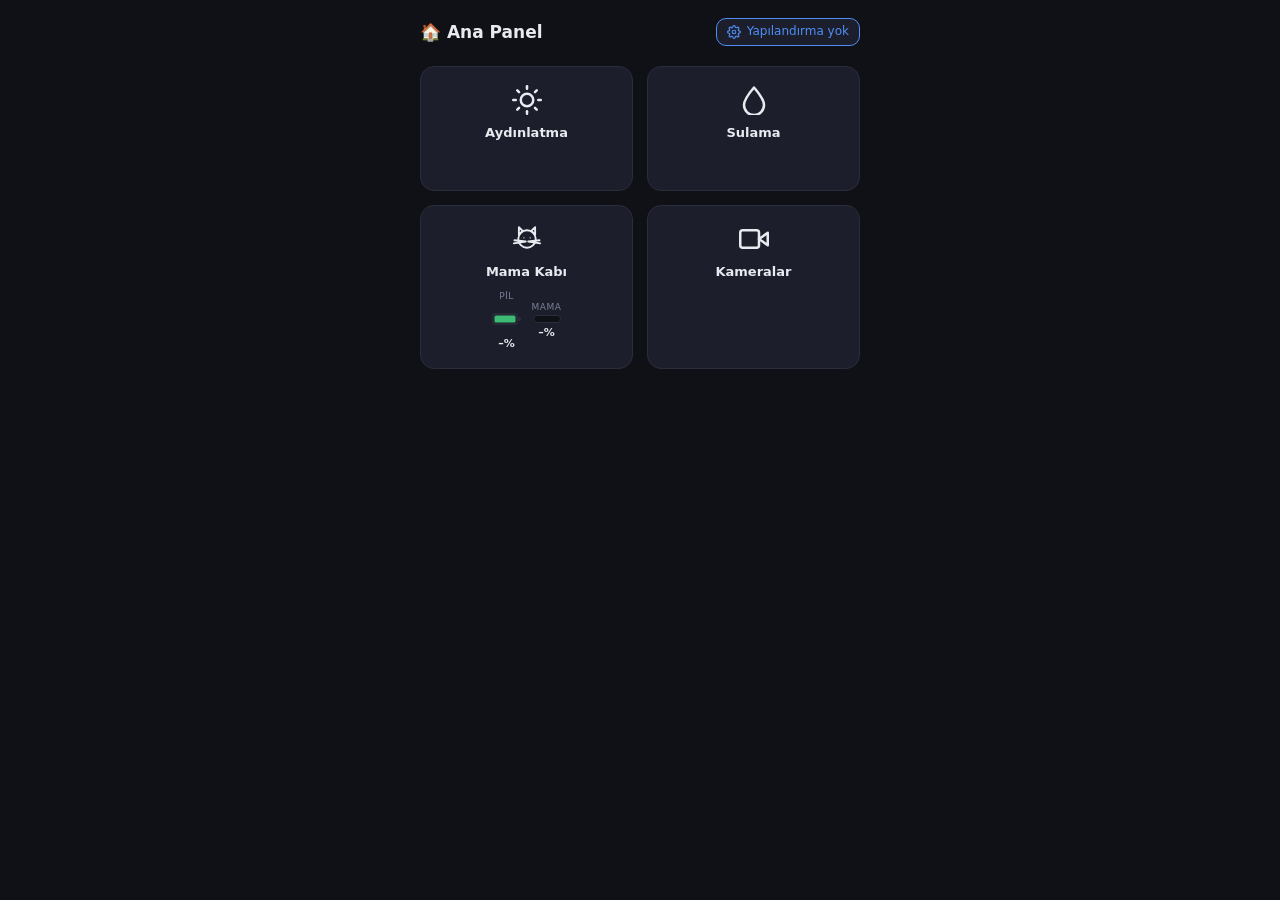
==== index.html @ 823700dd "Add files via upload" ====
<!DOCTYPE html>
<html lang="tr">

<head>
    <meta charset="UTF-8">
    <meta name="viewport" content="width=device-width,initial-scale=1.0">
    <title>Ana Panel</title>
    <meta name="theme-color" content="#0f1117">
    <meta name="apple-mobile-web-app-capable" content="yes">
    <meta name="mobile-web-app-capable" content="yes">
    <meta name="apple-mobile-web-app-title" content="Ana Panel">
    <meta name="apple-mobile-web-app-status-bar-style" content="black-translucent">
    <link rel="manifest" href="manifest.webmanifest">
    <link rel="apple-touch-icon" href="apple-touch-icon.png">
    <link rel="icon" type="image/png" href="icon-192.png">
    <link rel="stylesheet" href="style.css">
</head>

<body>
<header>
    <h1 id="header-title">🏠 Ana Panel</h1>
    <button type="button" class="header-time" id="header-time" aria-label="Bağlantı durumu ve yapılandırma">
        <svg class="conn-gear" viewBox="0 0 24 24" fill="none" stroke="currentColor"
             stroke-width="2" stroke-linecap="round" stroke-linejoin="round" aria-hidden="true">
            <circle cx="12" cy="12" r="3" />
            <path d="M19.4 15a1.65 1.65 0 0 0 .33 1.82l.06.06a2 2 0 0 1 0 2.83 2 2 0 0 1-2.83 0l-.06-.06a1.65 1.65 0 0 0-1.82-.33 1.65 1.65 0 0 0-1 1.51V21a2 2 0 0 1-2 2 2 2 0 0 1-2-2v-.09A1.65 1.65 0 0 0 9 19.4a1.65 1.65 0 0 0-1.82.33l-.06.06a2 2 0 0 1-2.83 0 2 2 0 0 1 0-2.83l.06-.06a1.65 1.65 0 0 0 .33-1.82 1.65 1.65 0 0 0-1.51-1H3a2 2 0 0 1-2-2 2 2 0 0 1 2-2h.09A1.65 1.65 0 0 0 4.6 9a1.65 1.65 0 0 0-.33-1.82l-.06-.06a2 2 0 0 1 0-2.83 2 2 0 0 1 2.83 0l.06.06a1.65 1.65 0 0 0 1.82.33H9a1.65 1.65 0 0 0 1-1.51V3a2 2 0 0 1 2-2 2 2 0 0 1 2 2v.09a1.65 1.65 0 0 0 1 1.51 1.65 1.65 0 0 0 1.82-.33l.06-.06a2 2 0 0 1 2.83 0 2 2 0 0 1 0 2.83l-.06.06a1.65 1.65 0 0 0-.33 1.82V9a1.65 1.65 0 0 0 1.51 1H21a2 2 0 0 1 2 2 2 2 0 0 1-2 2h-.09a1.65 1.65 0 0 0-1.51 1z" />
        </svg>
        <span id="header-time-text"></span>
    </button>
</header>
<div class="page active" id="page-dash">
    <div class="dash-grid">
        <div class="dash-btn" onclick="showPage('lights')">
            <svg viewBox="0 0 24 24" fill="none" stroke="currentColor"
                 stroke-width="2" stroke-linecap="round" stroke-linejoin="round">
                <circle cx="12" cy="12" r="5" />
                <line x1="12" y1="1" x2="12" y2="3" />
                <line x1="12" y1="21" x2="12" y2="23" />
                <line x1="4.22" y1="4.22" x2="5.64" y2="5.64" />
                <line x1="18.36" y1="18.36" x2="19.78" y2="19.78" />
                <line x1="1" y1="12" x2="3" y2="12" />
                <line x1="21" y1="12" x2="23" y2="12" />
                <line x1="4.22" y1="19.78" x2="5.64" y2="18.36" />
                <line x1="18.36" y1="5.64" x2="19.78" y2="4.22" />
            </svg>
            <div class="dash-btn-label">Aydınlatma</div>
            <div class="dash-mini-indicators" id="mini-lights"></div>
        </div>
        <div class="dash-btn" onclick="showPage('water')">
            <svg viewBox="0 0 24 24" fill="none" stroke="currentColor"
                 stroke-width="2" stroke-linecap="round" stroke-linejoin="round">
                <path d="M12 2C6 9 4 13 4 16a8 8 0 0 0 16 0c0-3-2-7-8-14z" />
            </svg>
            <div class="dash-btn-label">Sulama</div>
            <div class="dash-mini-indicators" id="mini-water"></div>
        </div>
        <div class="dash-btn" onclick="showPage('feeder')">
            <div id="feeder-sleep-badge" class="sleep-badge" style="display:none;">💤 Uykuda</div>
            <svg viewBox="0 0 24 24" fill="none" stroke="currentColor" stroke-width="1.5"
                 stroke-linecap="round" stroke-linejoin="round">
                <circle cx="12" cy="12" r="7" />
                <path d="M5.5 8.5v-6l3 3zm13 0v-6l-3 3zM2 13l9 1m-9.5 1.5L11 14m11-1-9 1m9.5 1.5L13 14" />
                <circle cx="9.5" cy="11" r=".5" fill="#fff" stroke="none" />
                <circle cx="14.5" cy="11" r=".5" fill="#fff" stroke="none" />
            </svg>
            <div class="dash-btn-label">Mama Kabı</div>
            <div class="feeder-mini">
                <div class="mini-item">
                    <div class="mini-label">Pil</div>
                    <svg class="mini-bat-svg" viewBox="0 0 30 14">
                        <rect x="1" y="2" width="24" height="10" rx="2" fill="none"
                              stroke="#2a2d3a" stroke-width="1.5" />
                        <rect x="26" y="5" width="3" height="4" rx="1" fill="#2a2d3a" />
                        <rect id="mini-bat-fill" x="2.5" y="3.5" width="21" height="7"
                              rx="1.5" fill="#3dba74" />
                    </svg>
                    <div class="mini-val" id="mini-bat-pct">–%</div>
                </div>
                <div class="mini-item">
                    <div class="mini-label">Mama</div>
                    <div class="mini-bar-wrap">
                        <div class="mini-bar-fill" id="mini-food-fill" style="width:0%;background:var(--good)">
                        </div>
                    </div>
                    <div class="mini-val" id="mini-food-pct">–%</div>
                </div>
            </div>
        </div>
        <div class="dash-btn" onclick="openCamera()">
            <svg viewBox="0 0 24 24" fill="none" stroke="currentColor" stroke-width="2"
                 stroke-linecap="round" stroke-linejoin="round">
                <path d="M23 7l-7 5 7 5V7z" />
                <rect x="1" y="5" width="15" height="14" rx="2" />
            </svg>
            <div class="dash-btn-label">Kameralar</div>
        </div>
    </div>
</div>
<div class="page" id="page-lights">
    <div class="page-header">
        <button class="back-btn" onclick="showPage('dash')">← Geri</button>
        <div class="back-page">Ana Panel</div>
    </div>
    <div class="lights-grid">
        <button class="light-btn" id="light-0" onclick="toggleLight(0)">
            <svg viewBox="0 0 24 24" fill="none" stroke="currentColor"
                 stroke-width="2" stroke-linecap="round" stroke-linejoin="round">
                <path d="M9 18h6M10 22h4M12 2a7 7 0 0 1 4 12.9V17H8v-2.1A7 7 0 0 1 12 2z" />
            </svg>
            Bahçe Led
        </button>
        <button class="light-btn" id="light-1" onclick="toggleLight(1)">
            <svg viewBox="0 0 24 24" fill="none" stroke="currentColor"
                 stroke-width="2" stroke-linecap="round" stroke-linejoin="round">
                <path d="M9 18h6M10 22h4M12 2a7 7 0 0 1 4 12.9V17H8v-2.1A7 7 0 0 1 12 2z" />
            </svg>
            Havuz Led
        </button>
    </div>
</div>
<div class="page" id="page-water">
    <div class="page-header">
        <button class="back-btn" onclick="showPage('dash')">← Geri</button>
        <div class="back-page">Ana Panel</div>
    </div>
    <div class="section-label">Vana 1</div>
    <div class="btn-row">
        <button class="btn btn-primary" id="v1-manual" onclick="toggleValveManual(0)">
            <svg viewBox="0 0 24 24" fill="none" stroke="currentColor" stroke-width="2"
                 stroke-linecap="round" stroke-linejoin="round">
                <path d="M12 2C6 9 4 13 4 16a8 8 0 0 0 16 0c0-3-2-7-8-14z" />
            </svg>
            Manuel
            <div class="btn-status" id="v1-manual-status">KAPALI</div>
        </button>
        <button class="btn btn-secondary" id="v1-auto">
            <div class="lp-fill"></div>
            <svg viewBox="0 0 24 24" fill="none" stroke="currentColor" stroke-width="2"
                 stroke-linecap="round" stroke-linejoin="round">
                <circle cx="12" cy="12" r="9" />
                <polyline points="12 7 12 12 15 15" />
            </svg>
            Otomasyon
            <div class="btn-status" id="v1-auto-status">KAPALI</div>
        </button>
    </div>
    <div class="section-label">Vana 2</div>
    <div class="btn-row">
        <button class="btn btn-primary" id="v2-manual" onclick="toggleValveManual(1)">
            <svg viewBox="0 0 24 24" fill="none" stroke="currentColor" stroke-width="2"
                 stroke-linecap="round" stroke-linejoin="round">
                <path d="M12 2C6 9 4 13 4 16a8 8 0 0 0 16 0c0-3-2-7-8-14z" />
            </svg>
            Manuel
            <div class="btn-status" id="v2-manual-status">KAPALI</div>
        </button>
        <button class="btn btn-secondary" id="v2-auto">
            <div class="lp-fill"></div>
            <svg viewBox="0 0 24 24" fill="none" stroke="currentColor" stroke-width="2"
                 stroke-linecap="round" stroke-linejoin="round">
                <circle cx="12" cy="12" r="9" />
                <polyline points="12 7 12 12 15 15" />
            </svg>
            Otomasyon
            <div class="btn-status" id="v2-auto-status">KAPALI</div>
        </button>
    </div>
    <div class="section-label">Havuz Motoru</div>
    <div class="btn-pool" id="btn-pool">
        <div class="lp-fill"></div>
        <svg viewBox="0 0 24 24" fill="none" stroke="currentColor" stroke-width="2"
             stroke-linecap="round" stroke-linejoin="round">
            <circle cx="12" cy="12" r="3" />
            <path d="M12 1v4M12 19v4M4.22 4.22l2.83 2.83M16.95 16.95l2.83 2.83M1 12h4M19 12h4M4.22 19.78l2.83-2.83M16.95 7.05l2.83-2.83" />
        </svg>
        <div>
            <div style="font-size:14px;font-weight:600">Havuz Motoru</div>
            <div style="font-size:11px;color:var(--text-dim);margin-top:2px"
                 id="pool-status">KAPALI — basılı tutarak aç/kapat</div>
        </div>
    </div>
</div>
<div class="page" id="page-vcfg-0">
    <div class="page-header">
        <button class="back-btn" onclick="showPage('water')">← Geri</button>
        <div class="back-page">Sulama</div>
    </div>
    <div class="section-label">Sulama Zamanları</div>
    <div id="vcfg-slots-0"></div>
    <div class="section-label">Otomasyon</div>
    <div class="auto-master">
        <div>
            <div class="auto-master-label">Otomatik Sulama — Vana 1</div>
            <div class="auto-master-sub">Aktifken tanımlı saatlerde sulama yapar</div>
        </div>
        <label class="toggle">
            <input type="checkbox" id="vcfg-auto-0">
            <div class="toggle-track"></div>
        </label>
    </div>
    <div class="conflict-box" id="conflict-0"></div>
    <div class="section-label">Manuel Açık Unutma Emniyeti</div>
    <div class="field-row">
        <div>
            <div class="field-row-label">Zaman Aşımı</div>
            <div class="field-row-sub">Manuel açıkken otomatik kapanma</div>
        </div>
        <div style="display:flex;align-items:center;gap:6px">
            <input type="number" id="v0-timeout" min="1" max="120" value="30" style="width:56px">
            <span style="font-size:11px;color:var(--text-dim)">dk</span>
        </div>
    </div>
    <button class="save-btn" onclick="saveValveCfg(0)">Kaydet</button>
</div>
<div class="page" id="page-vcfg-1">
    <div class="page-header">
        <button class="back-btn" onclick="showPage('water')">← Geri</button>
        <div class="back-page">Sulama</div>
    </div>
    <div class="section-label">Sulama Zamanları</div>
    <div id="vcfg-slots-1"></div>
    <div class="section-label">Otomasyon</div>
    <div class="auto-master">
        <div>
            <div class="auto-master-label">Otomatik Sulama — Vana 2</div>
            <div class="auto-master-sub">Aktifken tanımlı saatlerde sulama yapar
            </div>
        </div>
        <label class="toggle">
            <input type="checkbox" id="vcfg-auto-1">
            <div class="toggle-track"></div>
        </label>
    </div>
    <div class="conflict-box" id="conflict-1"></div>
    <div class="section-label">Manuel Açık Unutma Emniyeti</div>
    <div class="field-row">
        <div>
            <div class="field-row-label">Zaman Aşımı</div>
            <div class="field-row-sub">Manuel açıkken otomatik kapanma</div>
        </div>
        <div style="display:flex;align-items:center;gap:6px">
            <input type="number" id="v1-timeout" min="1" max="120" value="30" style="width:56px">
            <span style="font-size:11px;color:var(--text-dim)">dk</span>
        </div>
    </div>
    <button class="save-btn" onclick="saveValveCfg(1)">Kaydet</button>
</div>
<div class="page" id="page-feeder">
    <div class="page-header">
        <button class="back-btn" onclick="showPage('dash')">← Geri</button>
        <div class="back-page">Ana Panel</div>
        <div id="feeder-page-sleep-badge" class="sleep-badge-page" style="display:none;">💤 Cihaz Uykuda</div>
    </div>
    <div class="gauges">
        <div class="gauge-card">
            <div class="gauge-label">Pil</div>
            <svg class="battery-icon" viewBox="0 0 56 28" id="battery-svg">
                <rect x="1" y="4" width="48" height="20" rx="4" fill="none" stroke="#2a2d3a" stroke-width="2" />
                <rect x="50" y="10" width="5" height="8" rx="2" fill="#2a2d3a" />
                <rect id="bat-fill" x="3" y="6" width="44" height="16" rx="3" fill="#3dba74" />
            </svg>
            <div class="gauge-pct" id="bat-pct">–<span>%</span></div>
        </div>
        <div class="gauge-card">
            <div class="gauge-label">Mama</div>
            <div class="bar-wrap">
                <div class="bar-fill" id="food-fill" style="height:0%;background:var(--good)"></div>
            </div>
            <div class="gauge-pct" id="food-pct">–<span>%</span></div>
        </div>
    </div>
    <div class="feed-buttons">
        <button class="btn btn-feed" id="btn-feed" onclick="triggerFeed()">
            <svg viewBox="0 0 24 24" fill="none" stroke="currentColor" stroke-width="2"
                 stroke-linecap="round" stroke-linejoin="round">
                <path d="M12 2v6M8 6l4-4 4 4" />
                <rect x="4" y="8" width="16" height="13" rx="3" />
                <line x1="9" y1="14" x2="15" y2="14" />
            </svg>
            Manuel Yemle
        </button>
        <button class="btn btn-auto-feed" id="btn-auto-feed">
            <div class="long-press-fill" id="lp-fill-feed"></div>
            <svg viewBox="0 0 24 24" fill="none" stroke="currentColor" stroke-width="2"
                 stroke-linecap="round" stroke-linejoin="round">
                <circle cx="12" cy="12" r="9" />
                <polyline points="12 7 12 12 15 15" />
            </svg>
            Otomasyon
            <div class="auto-status" id="feed-auto-status">KAPALI</div>
        </button>
    </div>
    <div class="info-bar">
        Sonraki öğün: <b id="next-meal">–</b>
    </div>
</div>
<div class="page" id="page-feeder-config">
    <div class="page-header">
        <button class="back-btn" onclick="showPage('feeder')">← Geri</button>
        <div class="back-page">Mama Kabı</div>
        <div class="info-bar">
            Cihaz saati: <b id="feeder-cfg-time">–</b>
        </div>
    </div>
    <div class="section-label">Öğün Saatleri</div>
    <div id="feed-slots-container"></div>
    <div class="section-label">Otomasyon</div>
    <div class="auto-master">
        <div>
            <div class="auto-master-label">Otomatik Yemleme</div>
            <div class="auto-master-sub">Aktifken tanımlı saatlerde yemler</div>
        </div>
        <label class="toggle">
            <input type="checkbox" id="cfg-auto-toggle">
            <div class="toggle-track"></div>
        </label>
    </div>

    <!-- YENİ: Uyku Modu Bloğu -->
    <div class="section-label">Uyku Modu (Güç Tasarrufu)</div>
    <div class="field-row">
        <div>
            <div class="field-row-label">Uyku Aralığı</div>
        </div>
        <div style="display:flex;align-items:center;gap:6px">
            <input type="number" id="slp-sh" min="0" max="23" value="23" style="width:52px">
            <span class="slot-sep2">:</span>
            <input type="number" id="slp-sm" min="0" max="59" value="00" style="width:52px">
            <span style="font-size:12px;color:var(--text-dim);margin:0 4px">-</span>
            <input type="number" id="slp-eh" min="0" max="23" value="06" style="width:52px">
            <span class="slot-sep2">:</span>
            <input type="number" id="slp-em" min="0" max="59" value="00" style="width:52px">
        </div>
    </div>
    <div class="auto-master" style="margin-top: 10px;">
        <div>
            <div class="auto-master-label">Uyku Modunu Etkinleştir</div>
            <div class="auto-master-sub">Seçili saatler arası cihaz tepki vermez</div>
        </div>
        <label class="toggle">
            <input type="checkbox" id="cfg-sleep-toggle">
            <div class="toggle-track"></div>
        </label>
    </div>

    <button class="save-btn" onclick="saveFeedConfig()">Kaydet</button>
</div>
<div class="page" id="page-config">
    <div class="page-header">
        <button class="back-btn" onclick="showPage('dash')">← Geri</button>
        <div class="back-page">Ana Panel</div>
    </div>
    <div class="tabs" id="cfg-tabs">
        <button class="tab-btn active" data-tab="mqtt" onclick="cfgTab('mqtt')">MQTT</button>
        <button class="tab-btn" data-tab="ws" onclick="cfgTab('ws')">WS</button>
        <button class="tab-btn" data-tab="nvr" onclick="cfgTab('nvr')">NVR</button>
    </div>
    <div class="cfg-pane active" id="cfg-pane-mqtt">
        <div class="cfg-note">Uzaktan erişim için bulut MQTT sunucusu (WebSocket + TLS). Adres boş bırakılıp kaydedilirse MQTT kullanılmaz.</div>
        <div class="cfg-field">
            <label for="cfg-mqtt-url">Adres</label>
            <input type="text" id="cfg-mqtt-url" placeholder="wss://sunucu:8084/mqtt" autocapitalize="off" autocomplete="off" spellcheck="false">
        </div>
        <div class="cfg-field">
            <label for="cfg-mqtt-user">Kullanıcı adı</label>
            <input type="text" id="cfg-mqtt-user" autocapitalize="off" autocomplete="off" spellcheck="false">
        </div>
        <div class="cfg-field">
            <label for="cfg-mqtt-pass">Şifre</label>
            <input type="password" id="cfg-mqtt-pass" autocomplete="off">
        </div>
        <div class="cfg-field">
            <label for="cfg-mqtt-root">Topic kökü</label>
            <input type="text" id="cfg-mqtt-root" placeholder="smarthome/panel" autocapitalize="off" autocomplete="off" spellcheck="false">
        </div>
        <button class="save-btn" onclick="cfgSaveMqtt()">Kaydet</button>
        <div class="section-label">Bağlantı durumu</div>
        <pre class="cfg-diag" id="cfg-diag"></pre>
    </div>
    <div class="cfg-pane" id="cfg-pane-ws">
        <div class="cfg-note cfg-lock-note" style="display:none">Web sürümünde yerel bağlantı kullanılamaz.</div>
        <div class="cfg-note">Evdeki ESP32'ye doğrudan WebSocket bağlantısı. Adres boş bırakılıp kaydedilirse yerel bağlantı denenmez.</div>
        <div class="cfg-field">
            <label for="cfg-ws-ip">Adres</label>
            <input type="text" id="cfg-ws-ip" placeholder="192.168.1.100" inputmode="decimal" autocomplete="off" spellcheck="false">
        </div>
        <div class="cfg-field">
            <label for="cfg-ws-port">Port</label>
            <input type="text" id="cfg-ws-port" placeholder="81" inputmode="numeric" autocomplete="off">
        </div>
        <button class="save-btn" onclick="cfgSaveWs()">Kaydet</button>
    </div>
    <div class="cfg-pane" id="cfg-pane-nvr">
        <div class="cfg-note cfg-lock-note" style="display:none">Web sürümünde kamera erişilemiyor.</div>
        <div class="cfg-note">Kameralar için NVR/DVR bilgileri. Kaydetmeden önce cihaza bağlanılıp sınanır.</div>
        <div class="cfg-field">
            <label for="cfg-nvr-name">Ad</label>
            <input type="text" id="cfg-nvr-name" placeholder="NVR" autocomplete="off">
        </div>
        <div class="cfg-field">
            <label for="cfg-nvr-ip">Adres</label>
            <input type="text" id="cfg-nvr-ip" placeholder="192.168.1.64" inputmode="decimal" autocomplete="off" spellcheck="false">
        </div>
        <div class="cfg-field">
            <label for="cfg-nvr-port">RTSP portu</label>
            <input type="text" id="cfg-nvr-port" placeholder="554" inputmode="numeric" autocomplete="off">
        </div>
        <div class="cfg-field">
            <label for="cfg-nvr-user">Kullanıcı adı</label>
            <input type="text" id="cfg-nvr-user" autocapitalize="off" autocomplete="off" spellcheck="false">
        </div>
        <div class="cfg-field">
            <label for="cfg-nvr-pass">Şifre</label>
            <input type="password" id="cfg-nvr-pass" autocomplete="off">
        </div>
        <button class="save-btn" id="cfg-nvr-save" onclick="cfgSaveNvr()">Bağlan ve Kaydet</button>
        <button class="save-btn secondary" id="cfg-nvr-delete" style="display:none" onclick="cfgDeleteNvr()">Kaydı Sil</button>
    </div>
</div>
<div class="toast" id="toast"></div>

 <script src="config.js"></script>
 <script src="transport.js"></script>
 <script src="script.js"></script>
</body>

</html>
---- style.css ----
:root {
  --bg: #0f1117;
  --surface: #1c1f2b;
  --border: #2a2d3a;
  --accent: #4f8ef7;
  --accent-dim: #2a4a8a;
  --good: #3dba74;
  --warn: #e05c5c;
  --text: #e8eaf0;
  --text-dim: #7a7f96
}

* {
  box-sizing: border-box;
  margin: 0;
  padding: 0
}

body {
  background: var(--bg);
  color: var(--text);
  font-family: 'Segoe UI', system-ui, sans-serif;
  font-size: 15px;
  min-height: 100vh;
  display: flex;
  flex-direction: column;
  align-items: center
}

header {
  width: 100%;
  max-width: 480px;
  display: flex;
  align-items: center;
  justify-content: space-between;
  padding: 18px 20px 10px
}

header h1 {
  font-size: 17px;
  font-weight: 600
}

.header-time {
  display: inline-flex;
  align-items: center;
  gap: 6px;
  max-width: 60%;
  min-width: 0;
  white-space: nowrap;
  font-variant-numeric: tabular-nums;
  padding: 5px 10px;
  background: var(--surface);
  border: 1px solid var(--border);
  border-radius: 10px;
  font: inherit;
  font-size: 12px;
  line-height: 1.3;
  text-align: right;
  color: var(--text-dim);
  cursor: pointer;
  transition: border-color .2s, filter .15s;
  -webkit-tap-highlight-color: transparent
}

.header-time:hover {
  border-color: var(--accent)
}

#header-time-text {
  overflow: hidden;
  text-overflow: ellipsis
}

.header-time:active {
  filter: brightness(1.25)
}

.conn-gear {
  display: none;
  width: 14px;
  height: 14px;
  flex-shrink: 0
}

.header-time.noconfig {
  border-color: var(--accent)
}

.header-time.noconfig .conn-gear {
  display: inline-block
}

.page {
  display: none;
  width: 100%;
  max-width: 480px;
  padding: 10px 20px 30px
}

.page.active {
  display: flex;
  flex-direction: column;
  gap: 14px
}

.dash-grid {
  display: grid;
  grid-template-columns: 1fr 1fr;
  gap: 14px
}

.dash-btn {
  background: var(--surface);
  border: 1px solid var(--border);
  border-radius: 14px;
  padding: 18px 14px;
  display: flex;
  flex-direction: column;
  align-items: center;
  gap: 10px;
  cursor: pointer;
  transition: border-color .2s, filter .15s;
  color: var(--text);
  user-select: none;
  -webkit-user-select: none;
  position: relative;
  overflow: hidden
}

.dash-btn:hover {
  border-color: var(--accent)
}

.dash-btn:active {
  filter: brightness(.88)
}

.dash-btn svg {
  width: 30px;
  height: 30px
}

.dash-btn-label {
  font-size: 13px;
  font-weight: 600
}

.feeder-mini {
  display: flex;
  gap: 10px;
  align-items: center;
  justify-content: center;
  margin-top: 2px
}

.mini-item {
  display: flex;
  flex-direction: column;
  align-items: center;
  gap: 3px
}

.mini-label {
  font-size: 9px;
  color: var(--text-dim);
  text-transform: uppercase;
  letter-spacing: .5px
}

.mini-val {
  font-size: 11px;
  font-weight: 700
}

.mini-bar-wrap {
  width: 28px;
  height: 8px;
  background: var(--bg);
  border: 1px solid var(--border);
  border-radius: 4px;
  overflow: hidden
}

.mini-bar-fill {
  height: 100%;
  border-radius: 3px;
  transition: width .4s
}

.mini-bat-svg {
  width: 30px;
  height: 14px
}

.page-header {
  display: flex;
  align-items: center;
  gap: 12px;
  padding-bottom: 4px
}

.back-btn {
  background: var(--surface);
  border: 1px solid var(--border);
  color: var(--text);
  border-radius: 8px;
  padding: 6px 12px;
  font-size: 13px;
  cursor: pointer
}

.back-btn:hover {
  border-color: var(--accent)
}

.back-page {
  font-size: 15px;
  font-weight: 600
}

.section-label {
  font-size: 11px;
  color: var(--text-dim);
  text-transform: uppercase;
  letter-spacing: .8px;
  font-weight: 600;
  padding: 4px 0 2px
}

.btn-row {
  display: grid;
  grid-template-columns: 1fr 1fr;
  gap: 14px
}

.btn {
  border: none;
  border-radius: 14px;
  padding: 16px 10px;
  font-size: 13px;
  font-weight: 600;
  cursor: pointer;
  transition: filter .15s, transform .1s;
  display: flex;
  flex-direction: column;
  align-items: center;
  gap: 8px;
  user-select: none;
  -webkit-user-select: none;
  position: relative;
  overflow: hidden;
  color: var(--text)
}

.btn:active {
  transform: scale(.97)
}

.btn svg {
  width: 26px;
  height: 26px
}

.btn-primary {
  background: var(--accent);
  color: #fff
}

.btn-primary.is-on {
  background: var(--good)
}

.btn-primary:hover {
  filter: brightness(1.1)
}

.btn-secondary {
  background: var(--surface);
  border: 1px solid var(--border)
}

.btn-secondary.is-on {
  background: var(--accent-dim);
  border-color: var(--accent);
  color: var(--accent)
}

.btn-status {
  font-size: 10px;
  letter-spacing: .5px;
  opacity: .7
}

.lp-fill,
.long-press-fill {
  position: absolute;
  bottom: 0;
  left: 0;
  right: 0;
  height: 0%;
  background: rgba(79, 142, 247, .18);
  transition: none;
  pointer-events: none
}

.filling .lp-fill,
.btn-auto-feed.filling .long-press-fill {
  height: 100%;
  transition: height 1s linear
}

.btn-pool {
  background: var(--surface);
  border: 1px solid var(--border);
  border-radius: 14px;
  padding: 16px;
  display: flex;
  align-items: center;
  justify-content: center;
  gap: 12px;
  cursor: pointer;
  font-size: 14px;
  font-weight: 600;
  color: var(--text);
  user-select: none;
  -webkit-user-select: none;
  position: relative;
  overflow: hidden;
  transition: filter .15s
}

.btn-pool.is-on {
  background: var(--accent-dim);
  border-color: var(--accent);
  color: var(--accent)
}

.btn-pool svg {
  width: 24px;
  height: 24px;
  flex-shrink: 0
}

.light-btn {
  background: var(--surface);
  border: 1px solid var(--border);
  border-radius: 14px;
  padding: 18px 10px;
  display: flex;
  flex-direction: column;
  align-items: center;
  gap: 8px;
  cursor: pointer;
  font-size: 13px;
  font-weight: 600;
  color: var(--text);
  transition: filter .15s;
  user-select: none
}

.light-btn.is-on {
  background: #2a2a1a;
  border-color: #c8a030;
  color: #f0c040
}

.light-btn svg {
  width: 28px;
  height: 28px
}

.light-btn:active {
  filter: brightness(.88)
}

.lights-grid {
  display: grid;
  grid-template-columns: 1fr 1fr 1fr;
  gap: 12px
}

.dash-mini-indicators {
  display: flex;
  align-items: center;
  justify-content: center;
  gap: 6px;
  margin-top: 4px;
  min-height: 18px;
}

.dash-mini-icon {
  width: 22px;
  height: 22px;
  display: inline-block;
}

/* 1. Parlayan Sarı Ampul */
.mini-icon-bulb {
  color: #f0c040;
  filter: drop-shadow(0 0 4px rgba(240, 192, 64, 0.8));
  animation: bulbPulse 2s infinite alternate;
}

@keyframes bulbPulse {
  from { filter: drop-shadow(0 0 2px rgba(240, 192, 64, 0.5)); }
  to { filter: drop-shadow(0 0 7px rgba(240, 192, 64, 0.9)); }
}

/* 2. Solenoid Vana */
.mini-icon-solenoid {
  filter: drop-shadow(0 0 3px rgba(240, 192, 64, 0.5));
  animation: solenoidPulse 2s infinite alternate;
}

@keyframes solenoidPulse {
  from { filter: drop-shadow(0 0 1px rgba(240, 192, 64, 0.2)); }
  to { filter: drop-shadow(0 0 5px rgba(240, 192, 64, 0.8)); }
}

/* 3. Dalgıç Pompa */
.mini-icon-pump {
  filter: drop-shadow(0 0 4px rgba(61, 186, 116, 0.6));
  animation: pumpPulse 2s infinite alternate;
}

@keyframes pumpPulse {
  from { filter: drop-shadow(0 0 2px rgba(61, 186, 116, 0.3)); }
  to { filter: drop-shadow(0 0 6px rgba(61, 186, 116, 0.9)); }
}

.gauges {
  display: grid;
  grid-template-columns: 1fr 1fr;
  gap: 14px
}

.gauge-card {
  background: var(--surface);
  border: 1px solid var(--border);
  border-radius: 14px;
  padding: 16px 14px 14px;
  display: flex;
  flex-direction: column;
  align-items: center;
  gap: 10px
}

.gauge-label {
  font-size: 11px;
  color: var(--text-dim);
  text-transform: uppercase;
  letter-spacing: .8px;
  font-weight: 600
}

.battery-icon {
  width: 56px;
  height: 28px
}

.bar-wrap {
  width: 44px;
  height: 56px;
  border: 2px solid var(--border);
  border-radius: 6px;
  position: relative;
  overflow: hidden;
  background: var(--bg)
}

.bar-fill {
  position: absolute;
  bottom: 0;
  left: 0;
  right: 0;
  border-radius: 3px;
  transition: height .6s ease, background .6s ease
}

.gauge-pct {
  font-size: 20px;
  font-weight: 700;
  line-height: 1
}

.gauge-pct span {
  font-size: 12px;
  font-weight: 400;
  color: var(--text-dim)
}

.feed-buttons {
  display: grid;
  grid-template-columns: 1fr 1fr;
  gap: 14px
}

.btn-feed {
  background: var(--accent);
  color: #fff
}

.btn-feed:hover {
  filter: brightness(1.1)
}

.btn-auto-feed {
  background: #2a2d3a;
  border: 1px solid var(--border);
  color: var(--text)
}

.btn-auto-feed.is-on {
  background: var(--accent-dim);
  border-color: var(--accent);
  color: var(--accent)
}

.auto-status {
  font-size: 10px;
  letter-spacing: .5px;
  opacity: .7
}

.info-bar {
  background: var(--surface);
  border: 1px solid var(--border);
  border-radius: 10px;
  padding: 10px 16px;
  font-size: 12px;
  color: var(--text-dim);
  text-align: center
}

.info-bar b {
  color: var(--text)
}

.slot-row {
  background: var(--surface);
  border: 1px solid var(--border);
  border-radius: 12px;
  padding: 12px 14px;
  display: flex;
  align-items: center;
  gap: 10px
}

.slot-num {
  font-size: 11px;
  color: var(--text-dim);
  font-weight: 600;
  width: 20px;
  text-align: center;
  flex-shrink: 0
}

.slot-time {
  display: flex;
  align-items: center;
  gap: 6px;
  flex: 1
}

.slot-time input[type="number"],
.slot-fields input[type="number"],
.field-row input[type="number"] {
  background: var(--bg);
  border: 1px solid var(--border);
  color: var(--text);
  border-radius: 7px;
  padding: 6px 8px;
  font-size: 18px;
  font-weight: 700;
  width: 52px;
  text-align: center;
  -moz-appearance: textfield
}

.slot-time input::-webkit-outer-spin-button,
.slot-time input::-webkit-inner-spin-button,
.slot-fields input::-webkit-outer-spin-button,
.slot-fields input::-webkit-inner-spin-button,
.field-row input::-webkit-outer-spin-button,
.field-row input::-webkit-inner-spin-button {
  -webkit-appearance: none
}

.slot-time input:focus,
.slot-fields input:focus,
.field-row input:focus {
  outline: none;
  border-color: var(--accent)
}

.slot-sep {
  font-size: 20px;
  font-weight: 700;
  color: var(--text-dim)
}

.slot-fields {
  display: flex;
  align-items: center;
  gap: 5px;
  flex: 1;
  flex-wrap: wrap
}

.slot-fields input[type="number"] {
  padding: 5px 6px;
  font-size: 16px
}

.slot-fields input.dur-in,
.slot-fields input.time-in {
  width: 46px
}

.slot-sep2 {
  font-size: 16px;
  font-weight: 700;
  color: var(--text-dim)
}

.slot-unit {
  font-size: 10px;
  color: var(--text-dim)
}

.slot-divider {
  width: 1px;
  height: 24px;
  background: var(--border);
  margin: 0 2px
}

.toggle {
  position: relative;
  width: 40px;
  height: 22px;
  flex-shrink: 0
}

.toggle input {
  opacity: 0;
  width: 0;
  height: 0
}

.toggle-track {
  position: absolute;
  inset: 0;
  background: var(--border);
  border-radius: 22px;
  cursor: pointer;
  transition: background .2s
}

.toggle input:checked+.toggle-track {
  background: var(--good)
}

.toggle-track::after {
  content: '';
  position: absolute;
  top: 3px;
  left: 3px;
  width: 16px;
  height: 16px;
  background: #fff;
  border-radius: 50%;
  transition: transform .2s
}

.toggle input:checked+.toggle-track::after {
  transform: translateX(18px)
}

.auto-master,
.field-row {
  background: var(--surface);
  border: 1px solid var(--border);
  border-radius: 12px;
  padding: 14px 16px;
  display: flex;
  align-items: center;
  justify-content: space-between
}

.auto-master-label {
  font-size: 14px;
  font-weight: 600
}

.auto-master-sub,
.field-row-sub {
  font-size: 11px;
  color: var(--text-dim);
  margin-top: 2px
}

.field-row {
  padding: 12px 16px
}

.field-row-label {
  font-size: 13px
}

.field-row input[type="number"] {
  font-size: 16px;
  width: 64px
}

.save-btn {
  background: var(--accent);
  color: #fff;
  border: none;
  border-radius: 12px;
  padding: 14px;
  font-size: 14px;
  font-weight: 700;
  cursor: pointer;
  width: 100%;
  transition: filter .15s;
  margin-top: 4px
}

.save-btn:hover {
  filter: brightness(1.1)
}

.save-btn:active {
  filter: brightness(.95)
}

.conflict-box {
  background: #2a1515;
  border: 1px solid var(--warn);
  border-radius: 10px;
  padding: 10px 14px;
  font-size: 12px;
  color: #f08080;
  display: none
}

.conflict-box.show {
  display: block
}

.toast {
  position: fixed;
  bottom: 24px;
  left: 50%;
  transform: translateX(-50%) translateY(80px);
  background: var(--good);
  color: #fff;
  font-size: 13px;
  font-weight: 600;
  padding: 10px 22px;
  border-radius: 20px;
  transition: transform .3s ease;
  pointer-events: none;
  white-space: nowrap;
  z-index: 99
}

.toast.show {
  transform: translateX(-50%) translateY(0)
}

.toast.error {
  background: var(--warn)
}

.toast.info {
  background: var(--accent)
}

/* Uyku Modu Rozetleri */
.sleep-badge {
  position: absolute;
  top: 8px;
  right: 8px;
  background: #3b2a54;
  color: #c084fc;
  border: 1px solid #6b21a8;
  font-size: 10px;
  font-weight: 700;
  padding: 2px 6px;
  border-radius: 10px;
  letter-spacing: .3px;
  box-shadow: 0 0 6px rgba(192, 132, 252, 0.2);
}

.sleep-badge-page {
  margin-left: auto;
  background: #3b2a54;
  color: #c084fc;
  border: 1px solid #6b21a8;
  font-size: 11px;
  font-weight: 600;
  padding: 4px 10px;
  border-radius: 12px;
}

/* Mama Kabı Sayfası Uykudayken Uygulanacak Gece Teması Vurgusu */
.page#page-feeder.feeder-sleeping .gauge-card,
.page#page-feeder.feeder-sleeping .info-bar {
  border-color: #4c1d95;
  background: linear-gradient(180deg, #1c1f2b 0%, #171625 100%);
}

.page#page-feeder.feeder-sleeping .btn-feed {
  background: #5b21b6;
}

.page#page-feeder.feeder-sleeping .btn-feed:hover {
  filter: brightness(1.15);
}

/* Ayar paneli (MQTT | WS | NVR) */
.tabs {
  display: flex;
  gap: 6px;
  background: var(--surface);
  border: 1px solid var(--border);
  border-radius: 12px;
  padding: 4px
}

.tab-btn {
  flex: 1;
  background: transparent;
  border: none;
  color: var(--text-dim);
  border-radius: 9px;
  padding: 9px 6px;
  font-size: 13px;
  font-weight: 600;
  cursor: pointer;
  transition: background .2s, color .2s
}

.tab-btn.active {
  background: var(--accent-dim);
  color: var(--accent)
}

.cfg-pane {
  display: none;
  flex-direction: column;
  gap: 12px
}

.cfg-pane.active {
  display: flex
}

.cfg-note {
  font-size: 12px;
  line-height: 1.5;
  color: var(--text-dim)
}

.cfg-lock-note {
  color: var(--warn);
  font-weight: 600
}

.cfg-field {
  display: flex;
  flex-direction: column;
  gap: 6px
}

.cfg-field label {
  font-size: 12px;
  color: var(--text-dim)
}

.cfg-field input {
  width: 100%;
  background: var(--bg);
  border: 1px solid var(--border);
  color: var(--text);
  border-radius: 10px;
  padding: 11px 12px;
  font-size: 15px
}

.cfg-field input:focus {
  outline: none;
  border-color: var(--accent)
}

.cfg-field input:disabled {
  opacity: .5
}

.cfg-pane.locked .cfg-field {
  opacity: .55
}

.save-btn:disabled {
  opacity: .5;
  cursor: default;
  filter: none
}

.save-btn.secondary {
  background: var(--surface);
  border: 1px solid var(--border);
  color: var(--warn)
}

.cfg-diag {
  background: var(--surface);
  border: 1px solid var(--border);
  border-radius: 10px;
  padding: 10px 12px;
  font: 12px/1.5 monospace;
  color: var(--text-dim);
  white-space: pre-wrap;
  word-break: break-word;
  min-height: 40px
}
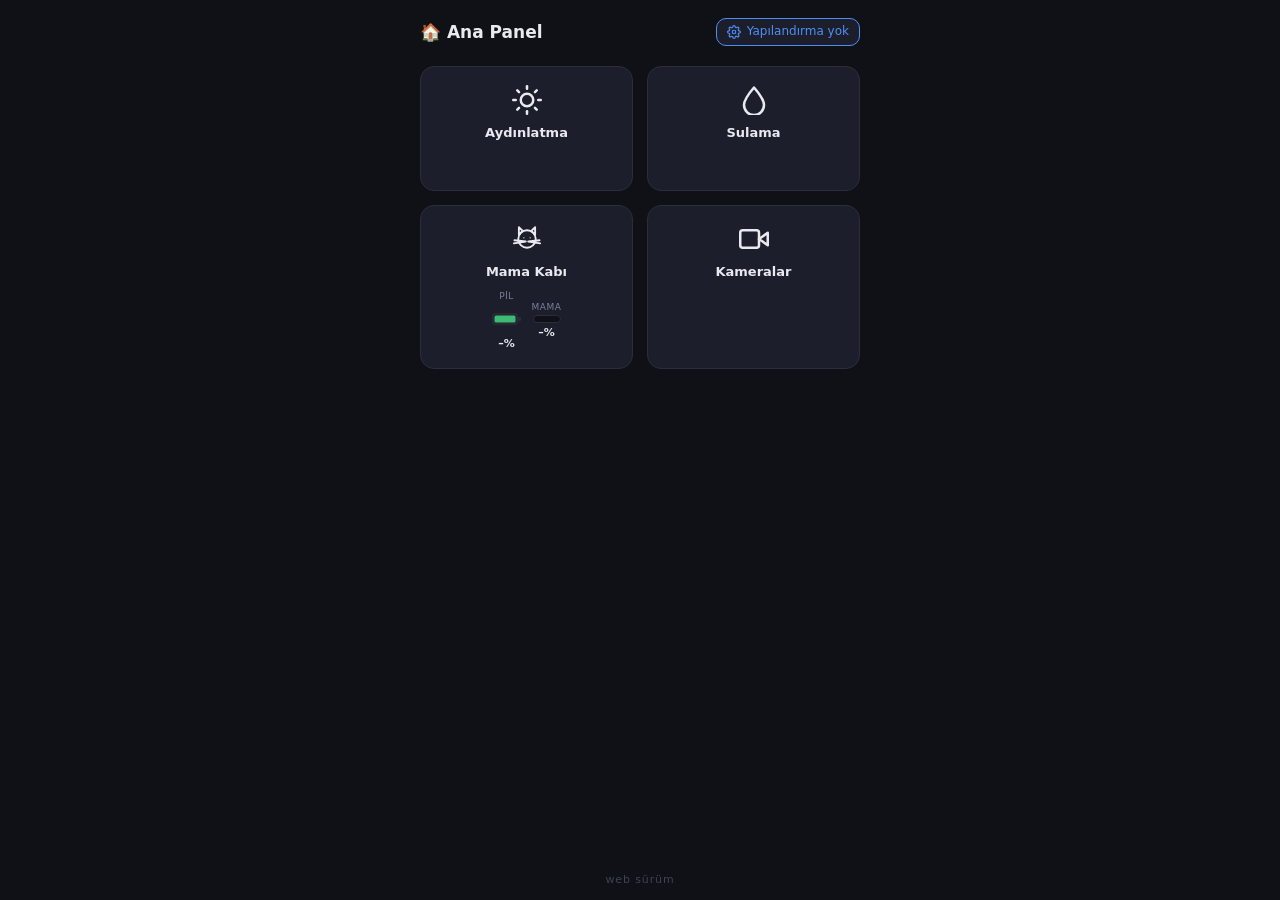
==== commit 9ef4e98a: "Add files via upload" ====
--- a/index.html
+++ b/index.html
@@ -4,11 +4,11 @@
 <head>
     <meta charset="UTF-8">
     <meta name="viewport" content="width=device-width,initial-scale=1.0">
-    <title>Ana Panel</title>
+    <title>Smart Home</title>
     <meta name="theme-color" content="#0f1117">
     <meta name="apple-mobile-web-app-capable" content="yes">
     <meta name="mobile-web-app-capable" content="yes">
-    <meta name="apple-mobile-web-app-title" content="Ana Panel">
+    <meta name="apple-mobile-web-app-title" content="Smart Home">
     <meta name="apple-mobile-web-app-status-bar-style" content="black-translucent">
     <link rel="manifest" href="manifest.webmanifest">
     <link rel="apple-touch-icon" href="apple-touch-icon.png">
@@ -95,6 +95,7 @@
             <div class="dash-btn-label">Kameralar</div>
         </div>
     </div>
+    <div class="web-note">web sürüm</div>
 </div>
 <div class="page" id="page-lights">
     <div class="page-header">
--- a/style.css
+++ b/style.css
@@ -102,6 +102,21 @@
   display: flex;
   flex-direction: column;
   gap: 14px
+}
+
+/* Yalnız web sürümünde ana panelin altında görünen silik etiket */
+.web-note {
+  position: fixed;
+  left: 0;
+  right: 0;
+  bottom: calc(14px + env(safe-area-inset-bottom, 0px));
+  text-align: center;
+  font-size: 11px;
+  letter-spacing: .08em;
+  color: var(--text-dim);
+  opacity: .45;
+  pointer-events: none;
+  user-select: none
 }
 
 .dash-grid {
